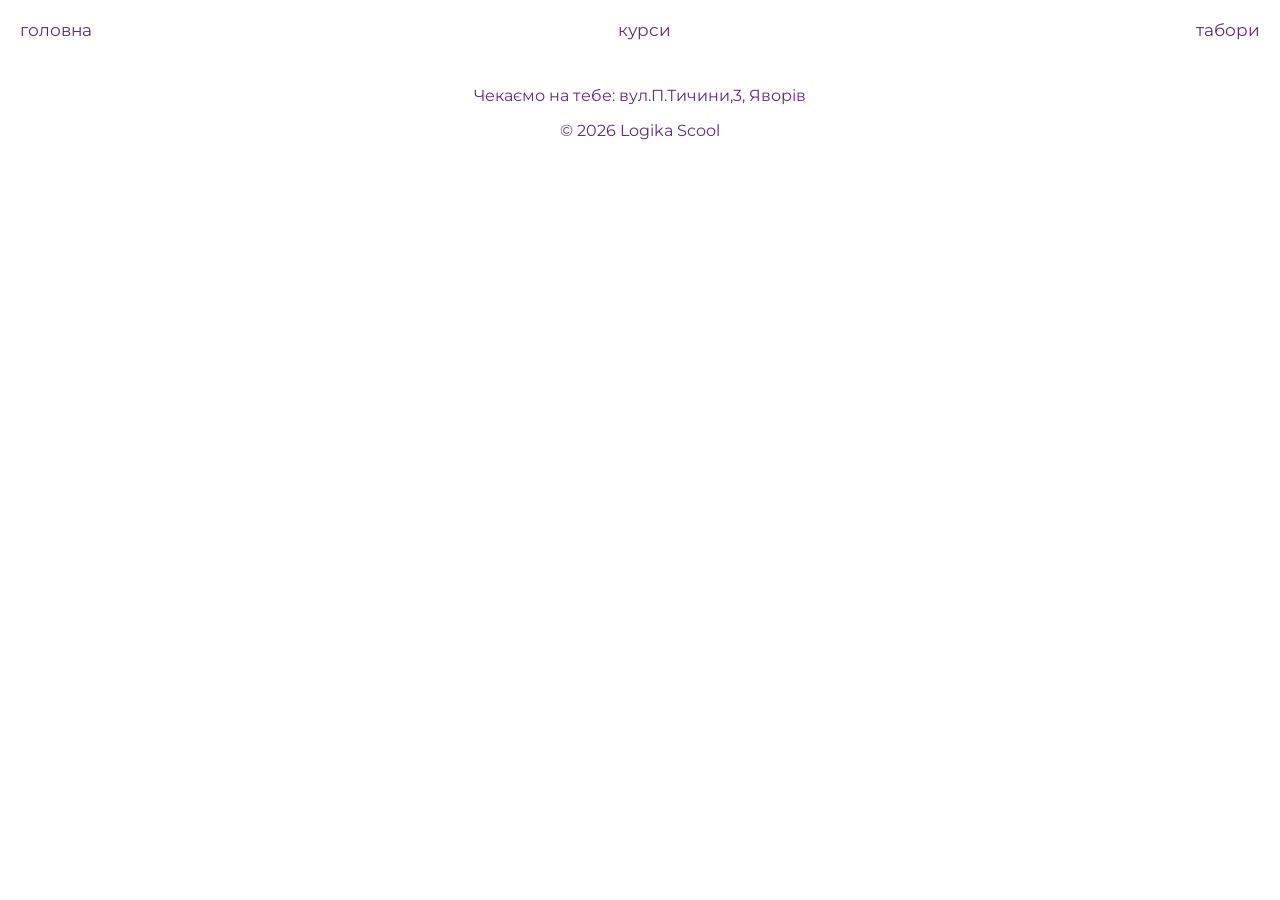
==== courses.html @ 993b9d4a "Add files via upload" ====
<!DOCTYPE html>
<html lang="en">
  <head>
    <meta charset="UTF-8" />
    <meta name="viewport" content="width=device-width, initial-scale=1.0" />
    <meta http-equiv="X-UA-Compatible" content="ie=edge" />
    <title>Logika</title>
    <link rel="stylesheet" href="styles.css" />
    <link rel="preconnect" href="https://fonts.googleapis.com" />
    <link rel="preconnect" href="https://fonts.gstatic.com" crossorigin />
    <link
      href="https://fonts.googleapis.com/css2?family=Montserrat:ital,wght@0,100..900;1,100..900&display=swap"
      rel="stylesheet"
    />
  </head>
  <body>
    <header>
      <div class="navs">
        <a href="index.html">головнa</a>
        <a href="courses.html">курси</a>
        <a href="camps.html">табори </a>
      </div>
    </header>

    <footer class="contact">
      <p>Чекаємо на тебе: вул.П.Тичини,3, Яворів</p>
      <p>© 2026 Logika Scool</p>
    </footer>
  </body>
</html>
---- styles.css ----
body {
  margin: 0;
  background-color: #ffffff;
  color: #602b7a;
  font-family: "Montserrat", sans-serif;
}

header {
  height: 70px;
  margin: 0px;
}

.navs {
  display: flex;
  align-items: center;
  padding: 20px;
  justify-content: space-between;
}
.navs a {
  text-decoration: none;
  color: #602b7a;
  font-size: 17px;
}

.animated-gradient-box {
  display: flex;
  flex-direction: column;
  justify-content: center;
  align-items: center;
  min-height: 300px;
  border-radius: 16px;
  color: white;
  text-align: center;
  padding: 20px;
  background-image: linear-gradient(45deg, #602b7a, #ffd441);
  background-size: 300%;
  animation: moveGradient 8s linear infinite;
}
@keyframes moveGradient {
  0% {
    background-position: 0% 50%;
  }
  50% {
    background-position: 100% 50%;
  }
  100% {
    background-position: 0% 50%;
  }
}
.animated-gradient-box h1 {
  font-family: sans-serif;
  font-size: 32px;
  margin-bottom: 10px;
  text-shadow: 2px 2px 4px rgba(0, 0, 0, 0.3);
}

.animated-gradient-box p {
  font-family: sans-serif;
  font-size: 18px;
  max-width: 80%;
}

.btn {
  background-color: #602b7a;
  display: inline-block;
  padding: 12px 30px;
  margin-top: 10px;
  color: white;
  text-decoration: none;
  font-weight: bold;
  border-radius: 4px;
  transition: background 0.3s;
}
.camps {
  display: flex;
  justify-content: center;
  border: 8px inset #ffd441;
  flex-direction: column;
  text-align: center;
  align-items: center;
  margin: 20px;
  
}
.camps img {
  width: 80vh;
}
.camps h4{
  max-width: 850px;

}
.btn:hover {
  background-color: #ffd441;
  color: #602b7a;
  transition: transform 0.8s, box-shadow 0.3s;
  transform: translateY(-8px);
}
.contact {
  text-align: center;
}
.info {
  margin: 80px 10px;
  display: flex;
  flex-direction: column;
  justify-content: center;
  align-items: center;
}
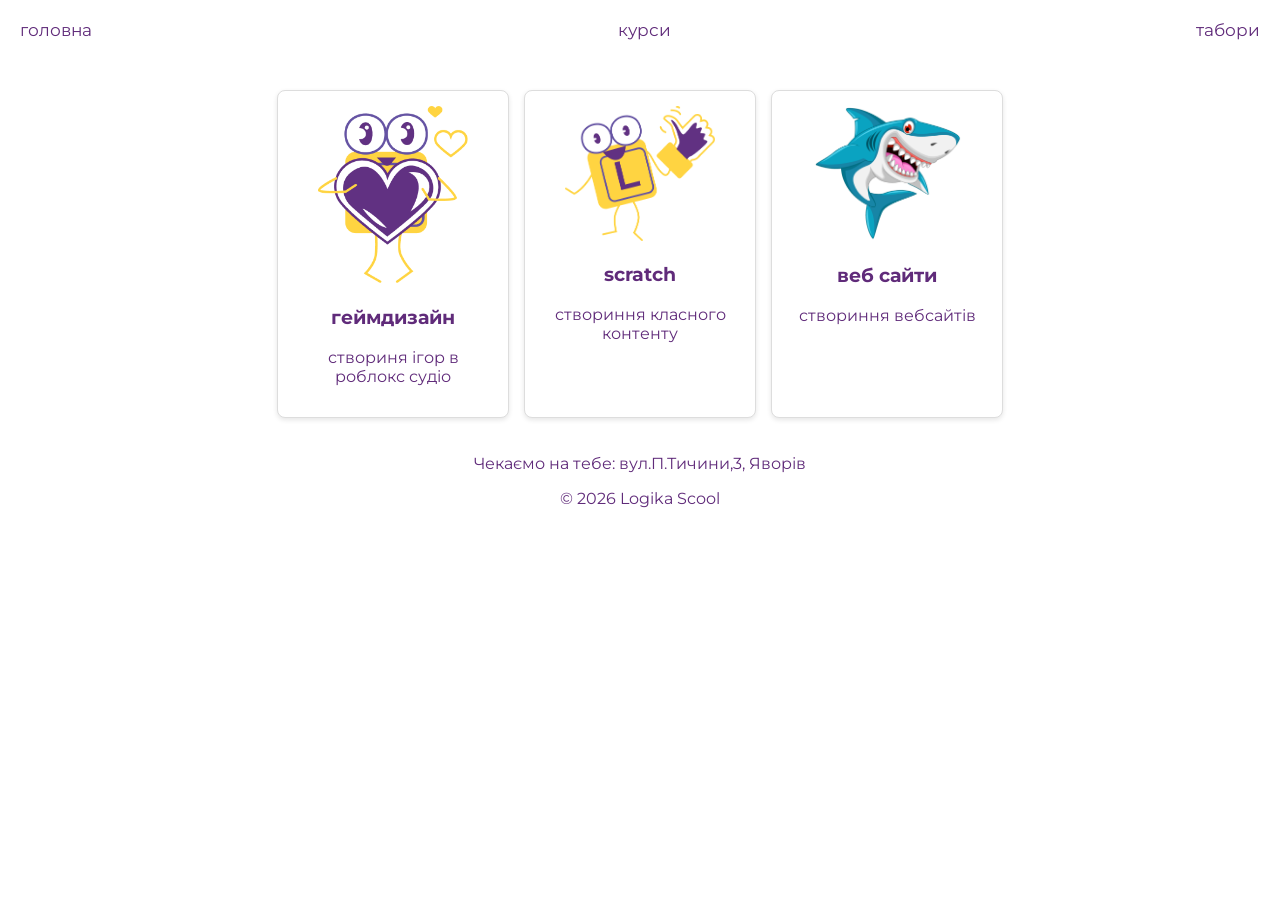
==== commit f6687e79: "Add files via upload" ====
--- a/courses.html
+++ b/courses.html
@@ -13,6 +13,8 @@
       rel="stylesheet"
     />
   </head>
+
+
   <body>
     <header>
       <div class="navs">
@@ -21,7 +23,25 @@
         <a href="camps.html">табори </a>
       </div>
     </header>
-
+<div>
+      <div class=" product-container">
+        <div class="product-card ">
+            <img src="кохання.png" alt="Яблуко">
+            <h3>геймдизайн</h3>
+            <p>створиня ігор в роблокс судіо</p>
+        </div>
+        <div class="product-card ">
+            <img src="лайк.png" alt="Банан">
+            <h3>scratch</h3>
+            <p>створиння класного контенту</p>
+        </div>
+        <div class="product-card ">
+            <img src="fish_03.png" alt="Морква">
+            <h3>веб сайти</h3>
+            <p>створиння вебсайтів</p>
+        </div>
+    </div>
+</div>
     <footer class="contact">
       <p>Чекаємо на тебе: вул.П.Тичини,3, Яворів</p>
       <p>© 2026 Logika Scool</p>
--- a/styles.css
+++ b/styles.css
@@ -104,3 +104,30 @@
   justify-content: center;
   align-items: center;
 }
+
+.product-container {
+
+    padding: 20px;
+
+    display: flex;
+    justify-content: center;
+    flex-wrap: wrap;
+    gap: 15px;
+
+
+}
+
+.product-card {
+ 
+    background-color: white;
+    width: 200px;
+    border: 1px solid #ddd;
+    border-radius: 8px;
+    padding: 15px;
+    text-align: center;
+    box-shadow: 0 2px 5px rgba(0, 0, 0, 0.1);
+}
+
+.product-card img{
+  width: 150px;
+}
